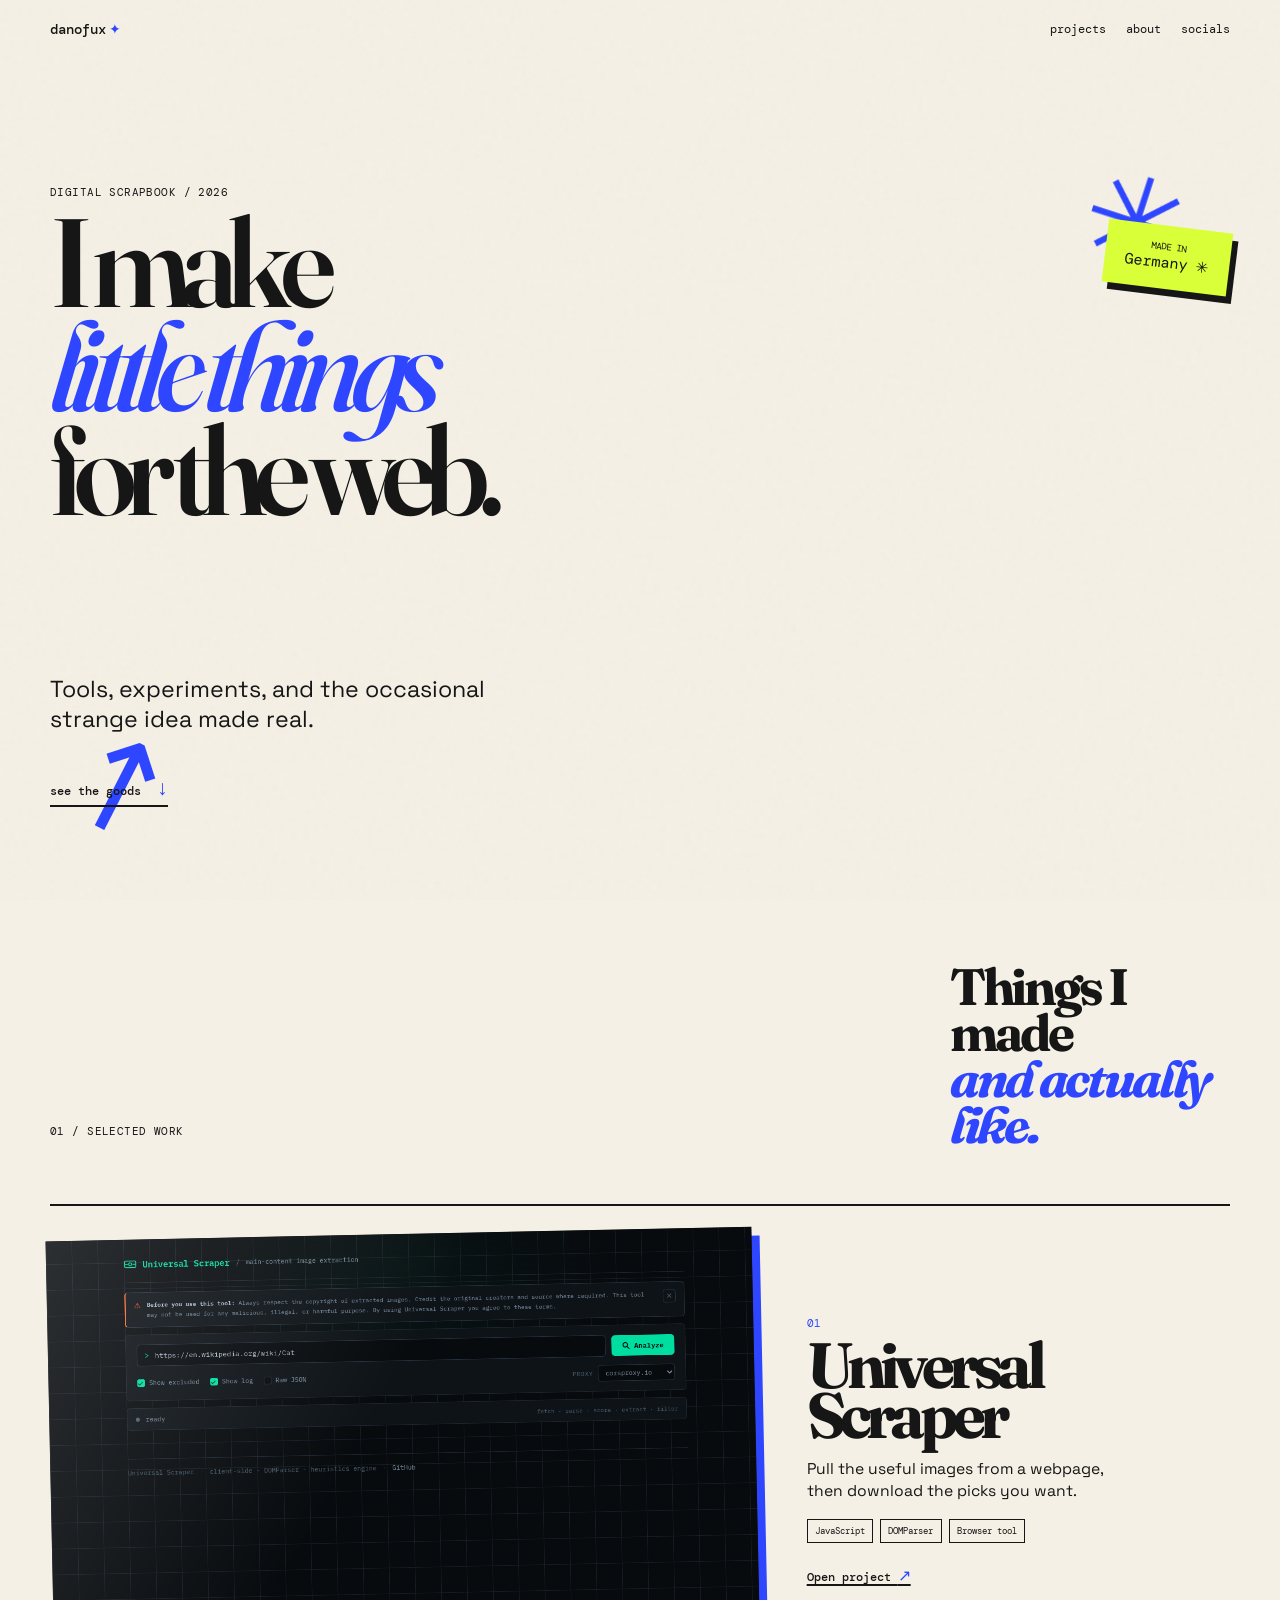
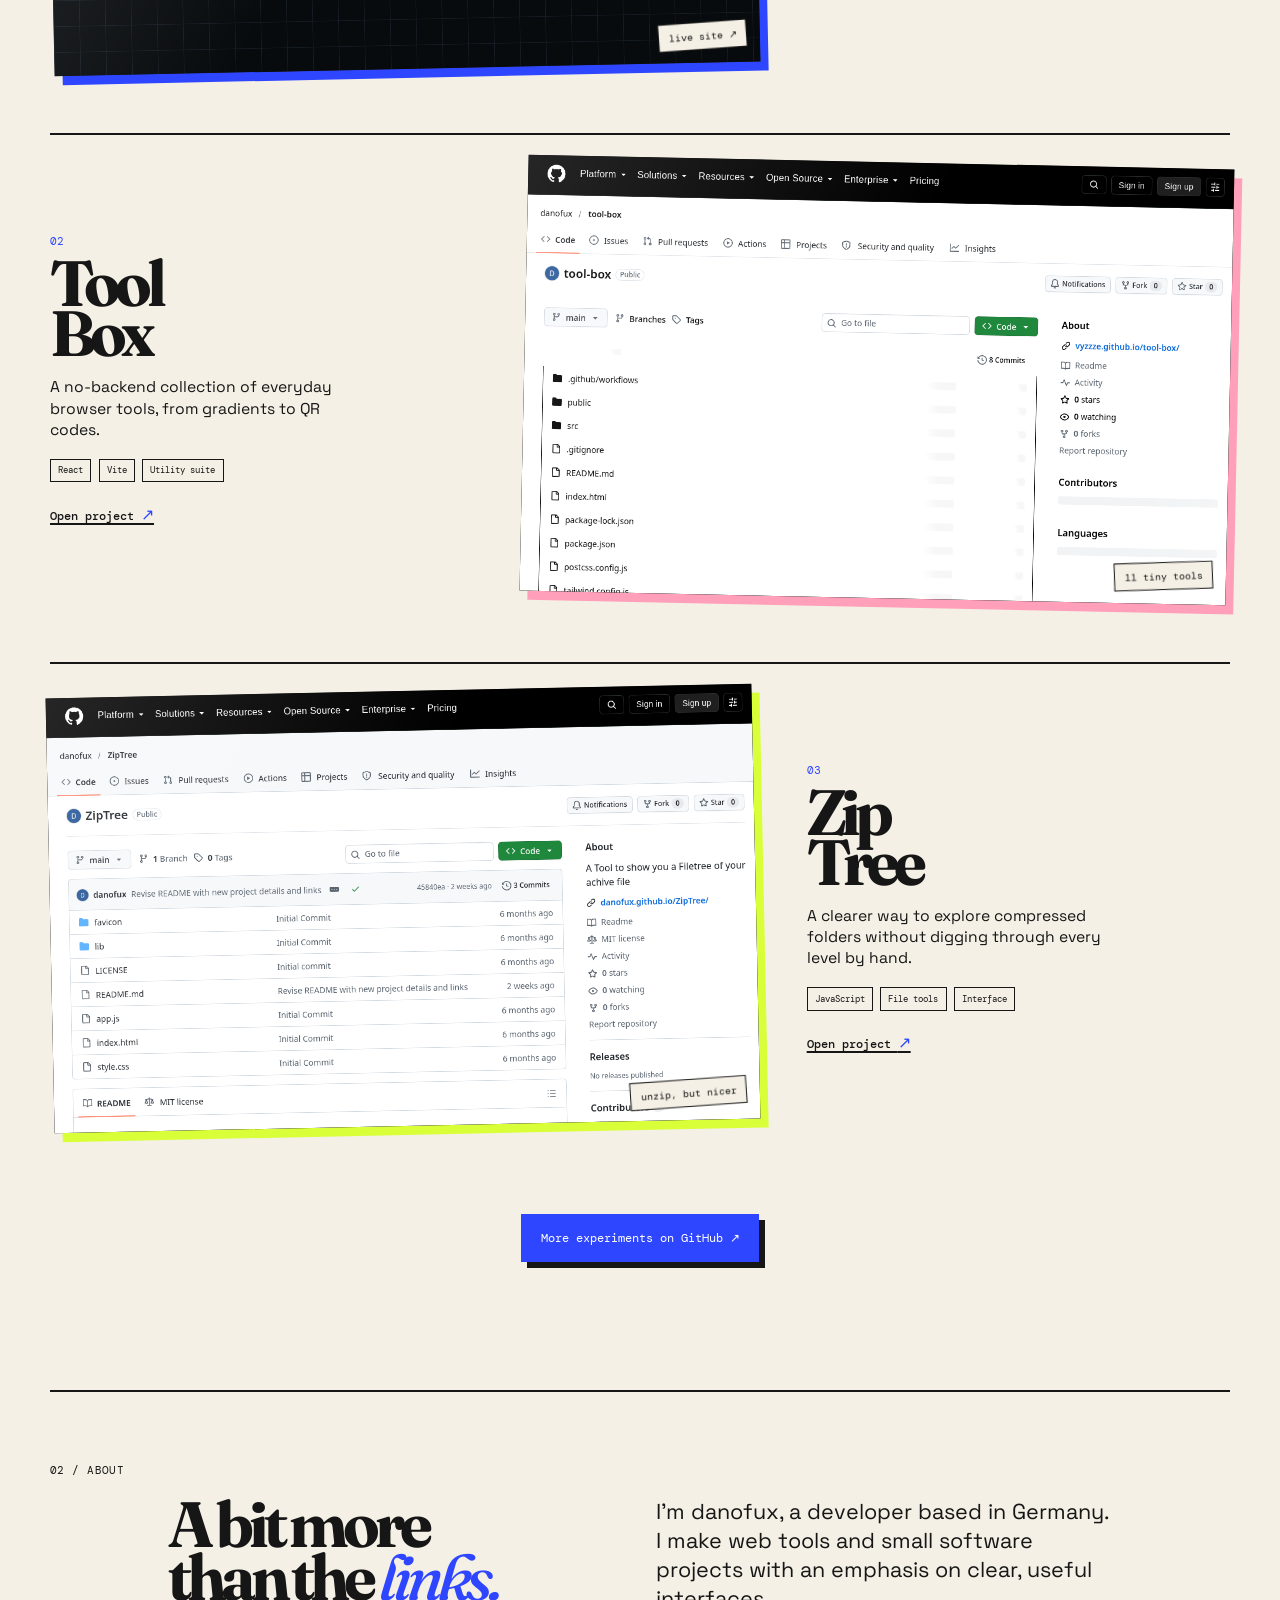
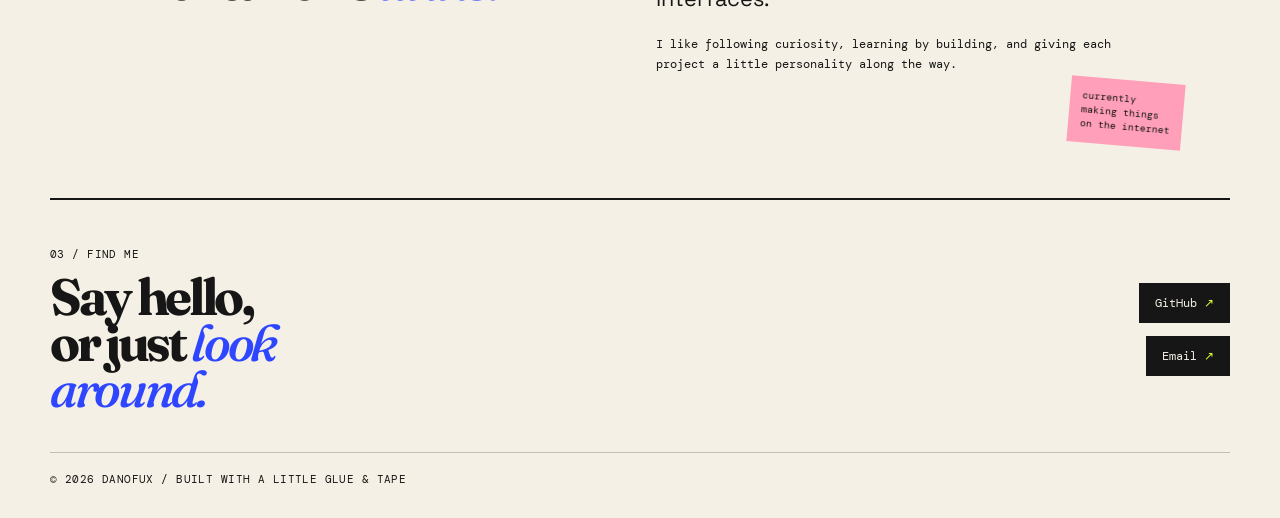
==== index.html @ b88a849d "Redesign personal portfolio homepage" ====
<!doctype html>
<html lang="en">
  <head>
    <meta charset="UTF-8" />
    <meta name="viewport" content="width=device-width, initial-scale=1" />
    <meta name="description" content="danofux — playful web tools and small software projects." />
    <title>danofux — things I make</title>
    <link rel="apple-touch-icon" sizes="180x180" href="/apple-touch-icon.png" />
    <link rel="icon" type="image/png" sizes="32x32" href="/favicon-32x32.png" />
    <link rel="icon" type="image/png" sizes="16x16" href="/favicon-16x16.png" />
    <link rel="manifest" href="/site.webmanifest" />
    <link rel="stylesheet" href="index.css" />
  </head>
  <body>
    <a class="skip-link" href="#projects">Skip to projects</a>
    <div class="paper-grain" aria-hidden="true"></div>
    <div class="scribble scribble-one" aria-hidden="true">✳</div>
    <div class="scribble scribble-two" aria-hidden="true">↗</div>

    <header class="site-header wrapper">
      <a class="wordmark" href="#top" aria-label="danofux home">danofux<span>✦</span></a>
      <nav aria-label="Primary navigation">
        <a href="#projects">projects</a>
        <a href="#about">about</a>
        <a href="#socials">socials</a>
      </nav>
    </header>

    <main id="top">
      <section class="hero wrapper" aria-labelledby="page-title">
        <p class="eyebrow">digital scrapbook / 2026</p>
        <div class="hero-title-row">
          <h1 id="page-title">I make<br /><em>little things</em><br />for the web.</h1>
          <div class="tape-note" aria-label="A note that reads: Made in Germany"><span>made in</span>Germany ✳</div>
        </div>
        <p class="hero-intro">Tools, experiments, and the occasional strange idea made real.</p>
        <a class="down-arrow" href="#projects">see the goods <span aria-hidden="true">↓</span></a>
      </section>

      <section class="projects wrapper" id="projects" aria-labelledby="projects-title">
        <div class="section-heading">
          <p class="section-kicker">01 / selected work</p>
          <h2 id="projects-title">Things I made <span>and actually like.</span></h2>
        </div>
        <div class="project-grid">
          <article class="project-card project-card--scraper">
            <a class="project-image" href="https://danofux.github.io/universalscraper/" target="_blank" rel="noreferrer" aria-label="Open Universal Scraper">
              <img src="assets/projects/universal-scraper.png" alt="Preview of the Universal Scraper interface" />
              <span class="image-sticker">live site ↗</span>
            </a>
            <div class="project-copy">
              <p class="project-number">01</p><h3>Universal<br />Scraper</h3>
              <p class="project-description">Pull the useful images from a webpage, then download the picks you want.</p>
              <ul class="tags" aria-label="Technologies"><li>JavaScript</li><li>DOMParser</li><li>Browser tool</li></ul>
              <a class="project-link" href="https://danofux.github.io/universalscraper/" target="_blank" rel="noreferrer">Open project <span aria-hidden="true">↗</span></a>
            </div>
          </article>

          <article class="project-card project-card--toolbox">
            <a class="project-image" href="https://danofux.github.io/tool-box/" target="_blank" rel="noreferrer" aria-label="Open Tool Box">
              <img src="assets/projects/tool-box.png" alt="Preview of the Tool Box source repository" loading="lazy" />
              <span class="image-sticker">11 tiny tools</span>
            </a>
            <div class="project-copy">
              <p class="project-number">02</p><h3>Tool<br />Box</h3>
              <p class="project-description">A no-backend collection of everyday browser tools, from gradients to QR codes.</p>
              <ul class="tags" aria-label="Technologies"><li>React</li><li>Vite</li><li>Utility suite</li></ul>
              <a class="project-link" href="https://danofux.github.io/tool-box/" target="_blank" rel="noreferrer">Open project <span aria-hidden="true">↗</span></a>
            </div>
          </article>

          <article class="project-card project-card--ziptree">
            <a class="project-image" href="https://danofux.github.io/ziptree" target="_blank" rel="noreferrer" aria-label="Open ZipTree">
              <img src="assets/projects/ziptree.png" alt="Preview of the ZipTree source repository" loading="lazy" />
              <span class="image-sticker">unzip, but nicer</span>
            </a>
            <div class="project-copy">
              <p class="project-number">03</p><h3>Zip<br />Tree</h3>
              <p class="project-description">A clearer way to explore compressed folders without digging through every level by hand.</p>
              <ul class="tags" aria-label="Technologies"><li>JavaScript</li><li>File tools</li><li>Interface</li></ul>
              <a class="project-link" href="https://danofux.github.io/ziptree" target="_blank" rel="noreferrer">Open project <span aria-hidden="true">↗</span></a>
            </div>
          </article>
        </div>
        <a class="all-projects" href="https://github.com/danofux" target="_blank" rel="noreferrer">More experiments on GitHub <span aria-hidden="true">↗</span></a>
      </section>

      <section class="about wrapper" id="about" aria-labelledby="about-title">
        <p class="section-kicker">02 / about</p>
        <div class="about-copy">
          <h2 id="about-title">A bit more<br />than the <em>links.</em></h2>
          <div>
            <p>I’m danofux, a developer based in Germany. I make web tools and small software projects with an emphasis on clear, useful interfaces.</p>
            <p>I like following curiosity, learning by building, and giving each project a little personality along the way.</p>
          </div>
        </div>
        <p class="margin-note" aria-hidden="true">currently<br />making things<br />on the internet</p>
      </section>
    </main>

    <footer class="footer wrapper" id="socials">
      <div><p class="section-kicker">03 / find me</p><h2>Say hello,<br />or just <em>look around.</em></h2></div>
      <div class="social-links">
        <a href="https://github.com/danofux" target="_blank" rel="noreferrer">GitHub <span aria-hidden="true">↗</span></a>
        <a href="mailto:danofux@gmail.com">Email <span aria-hidden="true">↗</span></a>
      </div>
      <p class="copyright">© 2026 danofux / built with a little glue &amp; tape</p>
    </footer>
  </body>
</html>
---- index.css ----
@import url('https://fonts.googleapis.com/css2?family=DM+Mono:wght@400;500&family=Fraunces:opsz,wght@9..144,500;9..144,600;9..144,700&family=Space+Grotesk:wght@500;600;700&display=swap');

:root { --ink:#161616; --paper:#f5f0e5; --blue:#2e46ff; --lime:#d8ff37; --pink:#ff9fb9; --line:rgba(22,22,22,.22); }
* { box-sizing:border-box; }
html { scroll-behavior:smooth; }
body { margin:0; background:var(--paper); color:var(--ink); font-family:"Space Grotesk",Arial,sans-serif; overflow-x:hidden; }
a { color:inherit; text-decoration-thickness:1.5px; text-underline-offset:3px; }
a:focus-visible { outline:3px solid var(--blue); outline-offset:4px; }
.wrapper { width:min(1180px,calc(100% - 3rem)); margin-inline:auto; }
.skip-link { background:var(--blue); color:white; left:1rem; padding:.7rem 1rem; position:fixed; top:-5rem; z-index:10; }
.skip-link:focus { top:1rem; }
.paper-grain { background-image:url("data:image/svg+xml,%3Csvg viewBox='0 0 180 180' xmlns='http://www.w3.org/2000/svg'%3E%3Cfilter id='n'%3E%3CfeTurbulence type='fractalNoise' baseFrequency='.8' numOctaves='4' stitchTiles='stitch'/%3E%3C/filter%3E%3Crect width='100%25' height='100%25' filter='url(%23n)' opacity='.22'/%3E%3C/svg%3E"); inset:0; opacity:.17; pointer-events:none; position:fixed; z-index:-1; }
.site-header { align-items:center; display:flex; justify-content:space-between; padding:1.25rem 0; }
.wordmark { font-family:"DM Mono",monospace; font-size:.88rem; font-weight:500; text-decoration:none; }
.wordmark span { color:var(--blue); padding-left:.2rem; }
nav { display:flex; gap:1.25rem; }
nav a { font-family:"DM Mono",monospace; font-size:.72rem; text-decoration:none; }
nav a:hover { color:var(--blue); text-decoration:underline; }
.hero { min-height:calc(100vh - 74px); padding:clamp(4.5rem,10vw,9rem) 0 4rem; position:relative; }
.eyebrow,.section-kicker,.project-number,.copyright { font-family:"DM Mono",monospace; font-size:.66rem; letter-spacing:.04em; text-transform:uppercase; }
.hero-title-row { align-items:flex-start; display:flex; gap:1rem; justify-content:space-between; }
h1,h2,h3,p { margin-top:0; }
h1 { font-family:Fraunces,Georgia,serif; font-size:clamp(3.8rem,9.8vw,8.4rem); font-weight:600; letter-spacing:-.085em; line-height:.83; max-width:9ch; }
h1 em,h2 em { color:var(--blue); font-style:italic; font-weight:500; }
.tape-note { background:var(--lime); box-shadow:6px 7px 0 var(--ink); font-family:"DM Mono",monospace; font-size:clamp(.75rem,1.2vw,.95rem); line-height:1.25; margin-top:1rem; padding:1rem 1.25rem; rotate:7deg; text-align:center; }
.tape-note span { display:block; font-size:.58rem; text-transform:uppercase; }
.hero-intro { font-size:clamp(1.1rem,2vw,1.45rem); line-height:1.3; margin:3rem 0 2.5rem; max-width:29ch; }
.down-arrow { border-bottom:2px solid var(--ink); font-family:"DM Mono",monospace; font-size:.75rem; font-weight:500; padding-bottom:.35rem; text-decoration:none; }
.down-arrow span { color:var(--blue); font-size:1.3rem; margin-left:.5rem; }
.scribble { color:var(--blue); font-family:Fraunces,serif; font-size:clamp(5rem,10vw,10rem); position:absolute; z-index:-1; }
.scribble-one { right:7%; top:16%; rotate:18deg; }.scribble-two { left:5%; top:78%; rotate:-18deg; }
.projects { padding:5rem 0 8rem; }
.section-heading { align-items:flex-end; display:flex; gap:2rem; justify-content:space-between; margin-bottom:3.5rem; }
.section-heading h2,.footer h2 { font-family:Fraunces,Georgia,serif; font-size:clamp(2.25rem,4vw,4rem); letter-spacing:-.065em; line-height:.9; margin:0; max-width:8ch; }
.section-heading h2 span { color:var(--blue); display:block; font-style:italic; }
.project-grid { display:grid; gap:2rem; }
.project-card { align-items:center; border-top:2px solid var(--ink); display:grid; gap:clamp(1.4rem,4vw,4rem); grid-template-columns:minmax(0,1.25fr) minmax(220px,.75fr); padding:1.7rem 0 2rem; position:relative; }
.project-card:nth-child(even) { grid-template-columns:minmax(220px,.75fr) minmax(0,1.25fr); }.project-card:nth-child(even) .project-image { order:2; }.project-card:nth-child(even) .project-copy { order:1; }
.project-image { background:var(--ink); box-shadow:8px 9px 0 var(--blue); display:block; overflow:hidden; position:relative; text-decoration:none; transform:rotate(-1.2deg); }
.project-card--toolbox .project-image { box-shadow:8px 9px 0 var(--pink); transform:rotate(1.2deg); }.project-card--ziptree .project-image { box-shadow:8px 9px 0 var(--lime); }
.project-image::after { background:linear-gradient(120deg,rgba(255,255,255,.15),transparent 45%); content:""; inset:0; position:absolute; }
.project-image img { aspect-ratio:1.62; display:block; object-fit:cover; transition:transform .4s cubic-bezier(.2,.8,.2,1); width:100%; }.project-image:hover img { transform:scale(1.06); }
.image-sticker { background:var(--paper); border:1px solid var(--ink); bottom:.8rem; font-family:"DM Mono",monospace; font-size:.62rem; padding:.42rem .6rem; position:absolute; right:.8rem; rotate:-3deg; z-index:1; }
.project-copy { position:relative; }.project-number { color:var(--blue); margin-bottom:.65rem; }.project-copy h3 { font-family:Fraunces,Georgia,serif; font-size:clamp(2.5rem,5vw,4.7rem); letter-spacing:-.09em; line-height:.78; margin-bottom:1.2rem; }.project-description { font-size:.98rem; line-height:1.35; max-width:30ch; }
.tags { display:flex; flex-wrap:wrap; gap:.45rem; list-style:none; margin:1.1rem 0 1.35rem; padding:0; }.tags li { border:1px solid var(--ink); font-family:"DM Mono",monospace; font-size:.58rem; padding:.3rem .45rem; }
.project-link { font-family:"DM Mono",monospace; font-size:.72rem; font-weight:500; }.project-link span { color:var(--blue); font-size:1rem; }
.all-projects { background:var(--blue); box-shadow:6px 6px 0 var(--ink); color:#fff; display:block; font-family:"DM Mono",monospace; font-size:.75rem; margin:3.5rem auto 0; padding:1rem 1.2rem; text-align:center; text-decoration:none; width:max-content; }.all-projects:hover { background:var(--ink); box-shadow:6px 6px 0 var(--blue); }
.about { border-top:2px solid var(--ink); padding:4.5rem 0 7rem; position:relative; }.about-copy { display:grid; gap:2rem; grid-template-columns:1fr 1fr; margin:1.2rem 10% 0; }.about h2 { font-family:Fraunces,Georgia,serif; font-size:clamp(2.5rem,5vw,5rem); letter-spacing:-.08em; line-height:.84; }.about-copy p { font-size:clamp(1rem,1.8vw,1.35rem); line-height:1.35; }.about-copy p+p { font-family:"DM Mono",monospace; font-size:.75rem; line-height:1.6; margin-top:1.4rem; }.margin-note { background:var(--pink); bottom:2.6rem; font-family:"DM Mono",monospace; font-size:.65rem; line-height:1.35; padding:.75rem; position:absolute; right:4%; rotate:5deg; }
.footer { border-top:2px solid var(--ink); display:grid; gap:2.5rem; grid-template-columns:1fr auto; padding:3rem 0 2rem; }.footer h2 { margin-top:.8rem; }.social-links { align-items:flex-end; display:flex; flex-direction:column; gap:.8rem; justify-content:center; }.social-links a { background:var(--ink); color:var(--paper); font-family:"DM Mono",monospace; font-size:.76rem; padding:.75rem 1rem; text-decoration:none; }.social-links a:hover { background:var(--blue); }.social-links span { color:var(--lime); }.copyright { border-top:1px solid var(--line); grid-column:1/-1; margin:0; padding-top:1.25rem; }
@media (max-width:700px) { .wrapper { width:min(100% - 2rem,1180px); }.hero { min-height:auto; padding-top:4.5rem; }.hero-title-row { display:block; }.tape-note { margin:2rem 0 0 auto; width:max-content; }.section-heading { align-items:flex-start; flex-direction:column; gap:.75rem; }.project-card,.project-card:nth-child(even) { grid-template-columns:1fr; }.project-card:nth-child(even) .project-image,.project-card:nth-child(even) .project-copy { order:initial; }.project-copy h3 { font-size:3.4rem; }.about-copy { grid-template-columns:1fr; margin:1.2rem 0 0; }.margin-note { bottom:1rem; right:0; }.footer { grid-template-columns:1fr; }.social-links { align-items:flex-start; flex-direction:row; }.scribble-two { display:none; } }
@media (prefers-reduced-motion:reduce) { html { scroll-behavior:auto; }.project-image img { transition:none; }.project-image:hover img { transform:none; } }
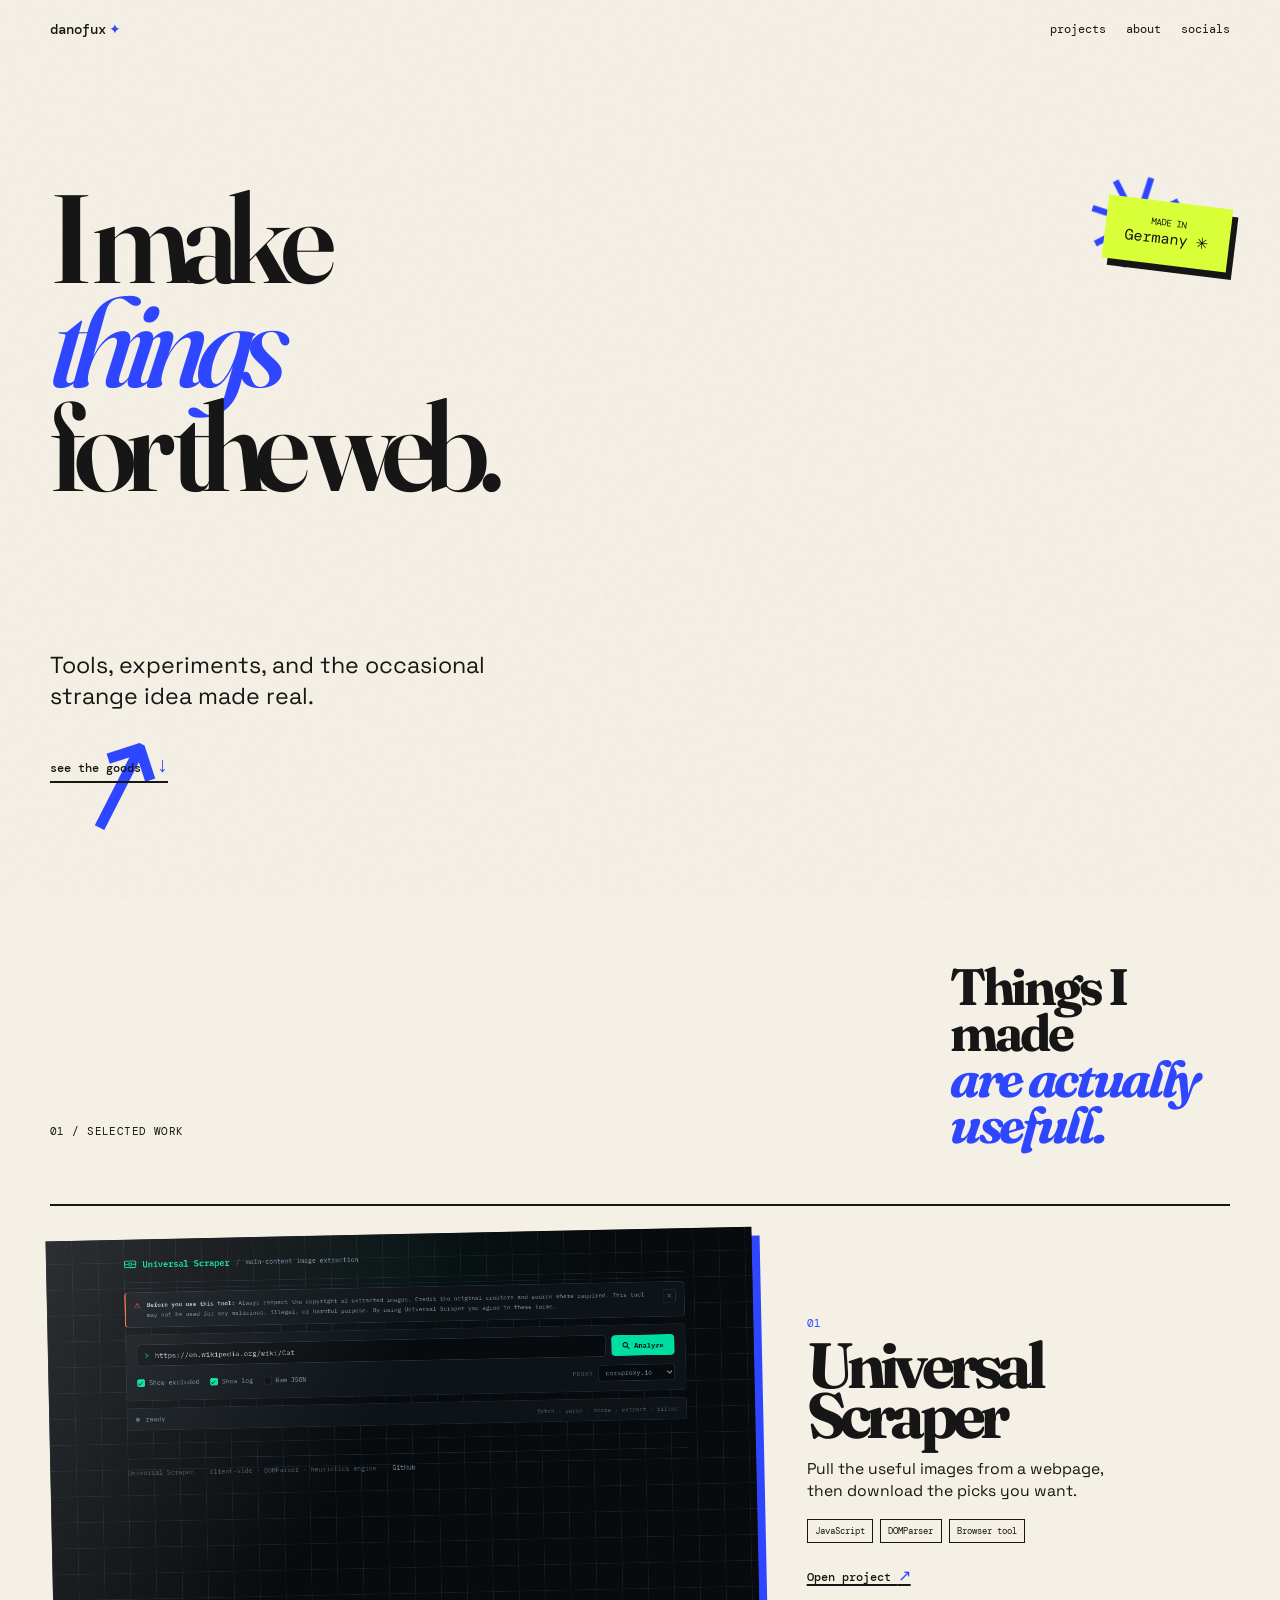
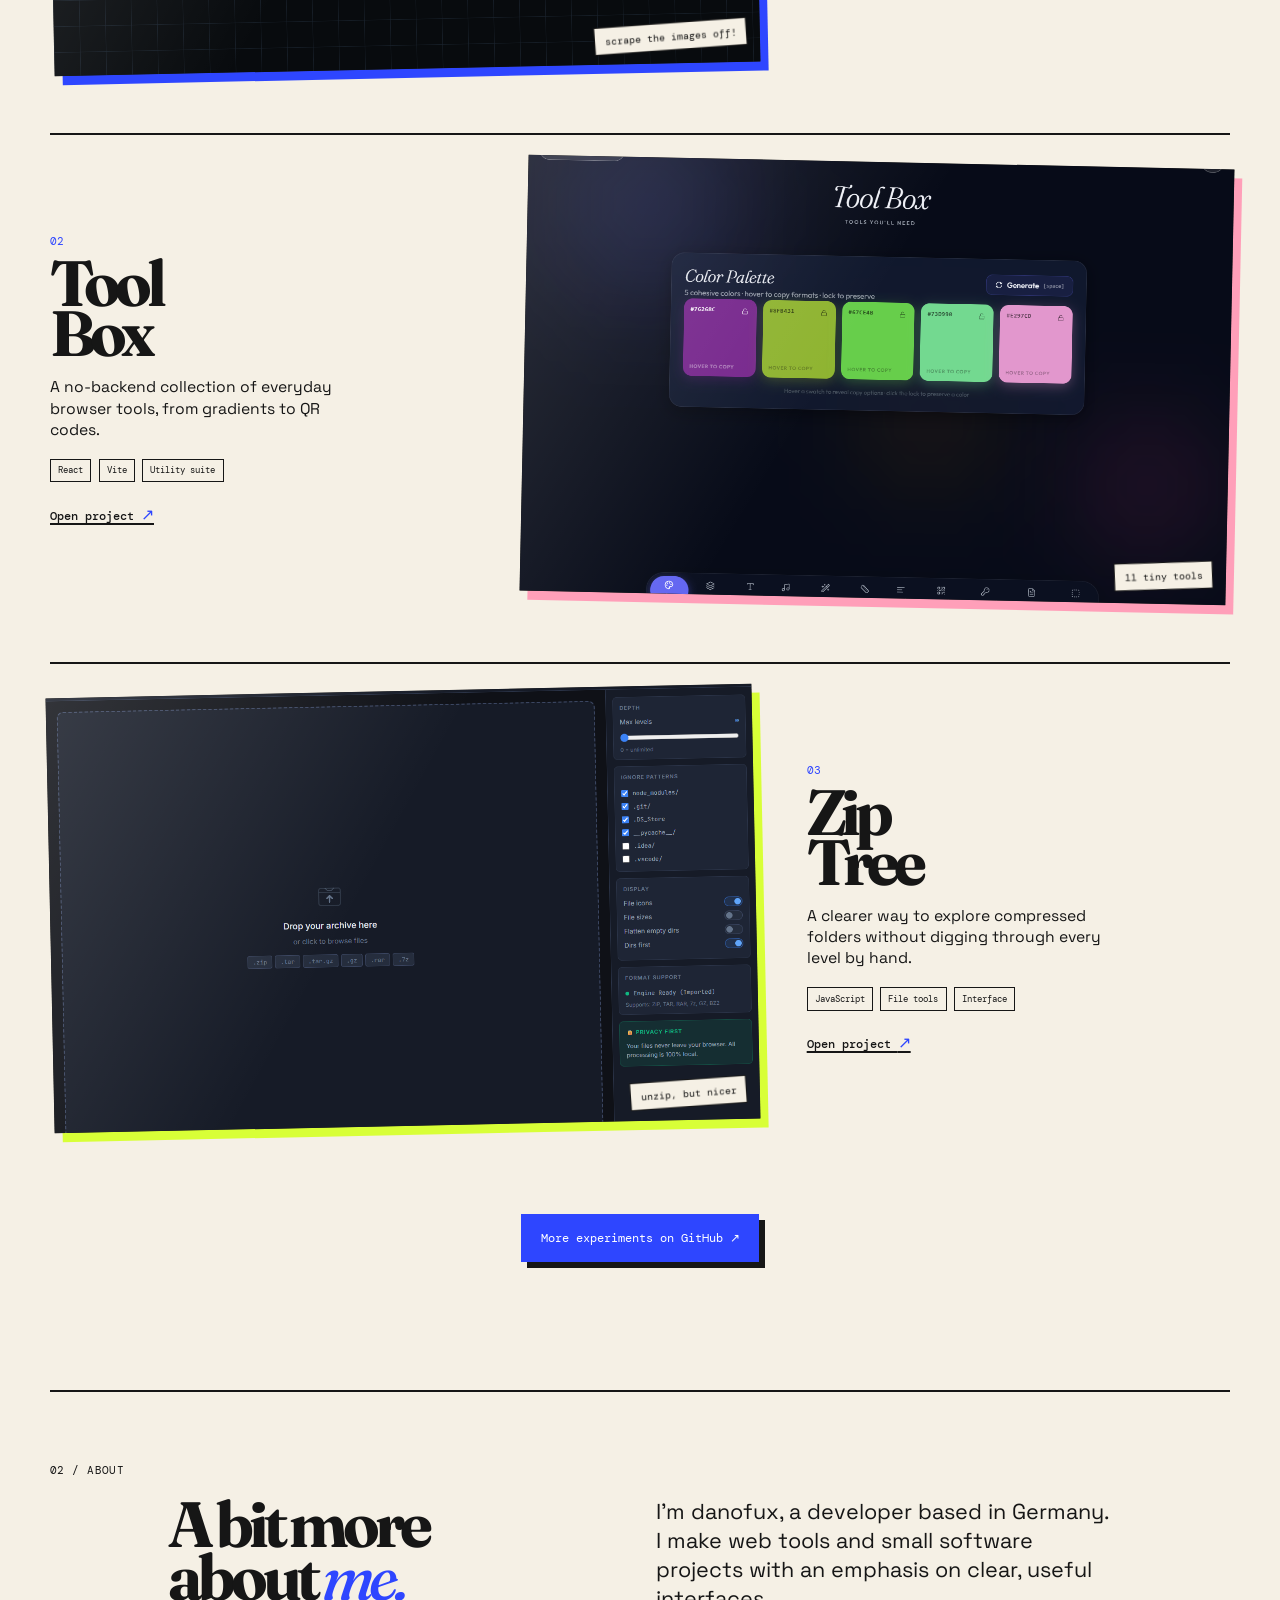
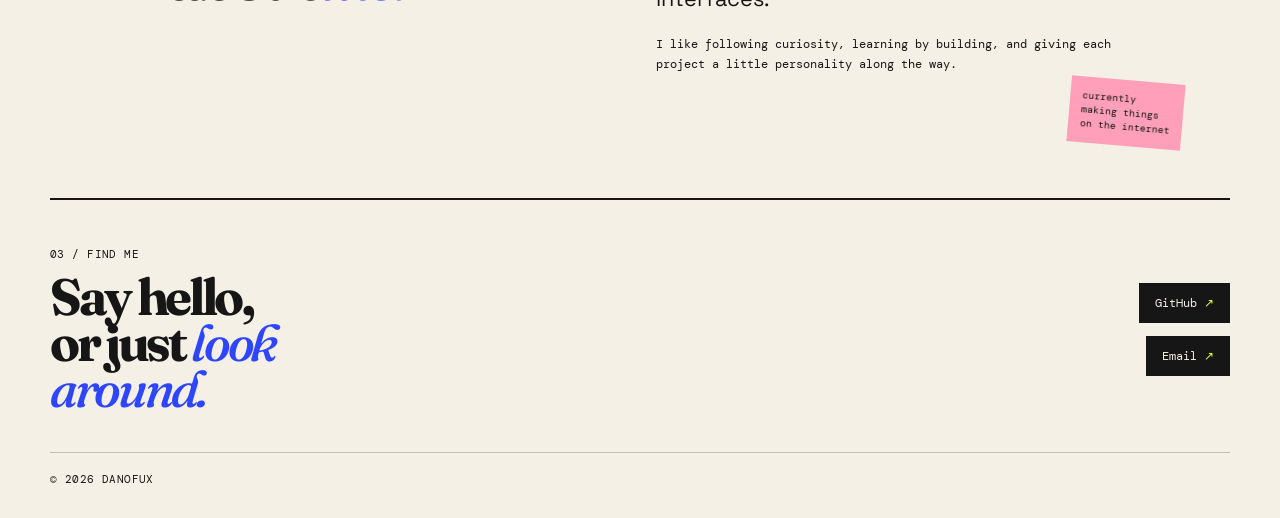
==== commit fcdd480f: "Update title and text content in index.html" ====
--- a/index.html
+++ b/index.html
@@ -1,111 +1,110 @@
-<!doctype html>
-<html lang="en">
-  <head>
-    <meta charset="UTF-8" />
-    <meta name="viewport" content="width=device-width, initial-scale=1" />
-    <meta name="description" content="danofux — playful web tools and small software projects." />
-    <title>danofux — things I make</title>
-    <link rel="apple-touch-icon" sizes="180x180" href="/apple-touch-icon.png" />
-    <link rel="icon" type="image/png" sizes="32x32" href="/favicon-32x32.png" />
-    <link rel="icon" type="image/png" sizes="16x16" href="/favicon-16x16.png" />
-    <link rel="manifest" href="/site.webmanifest" />
-    <link rel="stylesheet" href="index.css" />
-  </head>
-  <body>
-    <a class="skip-link" href="#projects">Skip to projects</a>
-    <div class="paper-grain" aria-hidden="true"></div>
-    <div class="scribble scribble-one" aria-hidden="true">✳</div>
-    <div class="scribble scribble-two" aria-hidden="true">↗</div>
-
-    <header class="site-header wrapper">
-      <a class="wordmark" href="#top" aria-label="danofux home">danofux<span>✦</span></a>
-      <nav aria-label="Primary navigation">
-        <a href="#projects">projects</a>
-        <a href="#about">about</a>
-        <a href="#socials">socials</a>
-      </nav>
-    </header>
-
-    <main id="top">
-      <section class="hero wrapper" aria-labelledby="page-title">
-        <p class="eyebrow">digital scrapbook / 2026</p>
-        <div class="hero-title-row">
-          <h1 id="page-title">I make<br /><em>little things</em><br />for the web.</h1>
-          <div class="tape-note" aria-label="A note that reads: Made in Germany"><span>made in</span>Germany ✳</div>
-        </div>
-        <p class="hero-intro">Tools, experiments, and the occasional strange idea made real.</p>
-        <a class="down-arrow" href="#projects">see the goods <span aria-hidden="true">↓</span></a>
-      </section>
-
-      <section class="projects wrapper" id="projects" aria-labelledby="projects-title">
-        <div class="section-heading">
-          <p class="section-kicker">01 / selected work</p>
-          <h2 id="projects-title">Things I made <span>and actually like.</span></h2>
-        </div>
-        <div class="project-grid">
-          <article class="project-card project-card--scraper">
-            <a class="project-image" href="https://danofux.github.io/universalscraper/" target="_blank" rel="noreferrer" aria-label="Open Universal Scraper">
-              <img src="assets/projects/universal-scraper.png" alt="Preview of the Universal Scraper interface" />
-              <span class="image-sticker">live site ↗</span>
-            </a>
-            <div class="project-copy">
-              <p class="project-number">01</p><h3>Universal<br />Scraper</h3>
-              <p class="project-description">Pull the useful images from a webpage, then download the picks you want.</p>
-              <ul class="tags" aria-label="Technologies"><li>JavaScript</li><li>DOMParser</li><li>Browser tool</li></ul>
-              <a class="project-link" href="https://danofux.github.io/universalscraper/" target="_blank" rel="noreferrer">Open project <span aria-hidden="true">↗</span></a>
-            </div>
-          </article>
-
-          <article class="project-card project-card--toolbox">
-            <a class="project-image" href="https://danofux.github.io/tool-box/" target="_blank" rel="noreferrer" aria-label="Open Tool Box">
-              <img src="assets/projects/tool-box.png" alt="Preview of the Tool Box source repository" loading="lazy" />
-              <span class="image-sticker">11 tiny tools</span>
-            </a>
-            <div class="project-copy">
-              <p class="project-number">02</p><h3>Tool<br />Box</h3>
-              <p class="project-description">A no-backend collection of everyday browser tools, from gradients to QR codes.</p>
-              <ul class="tags" aria-label="Technologies"><li>React</li><li>Vite</li><li>Utility suite</li></ul>
-              <a class="project-link" href="https://danofux.github.io/tool-box/" target="_blank" rel="noreferrer">Open project <span aria-hidden="true">↗</span></a>
-            </div>
-          </article>
-
-          <article class="project-card project-card--ziptree">
-            <a class="project-image" href="https://danofux.github.io/ziptree" target="_blank" rel="noreferrer" aria-label="Open ZipTree">
-              <img src="assets/projects/ziptree.png" alt="Preview of the ZipTree source repository" loading="lazy" />
-              <span class="image-sticker">unzip, but nicer</span>
-            </a>
-            <div class="project-copy">
-              <p class="project-number">03</p><h3>Zip<br />Tree</h3>
-              <p class="project-description">A clearer way to explore compressed folders without digging through every level by hand.</p>
-              <ul class="tags" aria-label="Technologies"><li>JavaScript</li><li>File tools</li><li>Interface</li></ul>
-              <a class="project-link" href="https://danofux.github.io/ziptree" target="_blank" rel="noreferrer">Open project <span aria-hidden="true">↗</span></a>
-            </div>
-          </article>
-        </div>
-        <a class="all-projects" href="https://github.com/danofux" target="_blank" rel="noreferrer">More experiments on GitHub <span aria-hidden="true">↗</span></a>
-      </section>
-
-      <section class="about wrapper" id="about" aria-labelledby="about-title">
-        <p class="section-kicker">02 / about</p>
-        <div class="about-copy">
-          <h2 id="about-title">A bit more<br />than the <em>links.</em></h2>
-          <div>
-            <p>I’m danofux, a developer based in Germany. I make web tools and small software projects with an emphasis on clear, useful interfaces.</p>
-            <p>I like following curiosity, learning by building, and giving each project a little personality along the way.</p>
-          </div>
-        </div>
-        <p class="margin-note" aria-hidden="true">currently<br />making things<br />on the internet</p>
-      </section>
-    </main>
-
-    <footer class="footer wrapper" id="socials">
-      <div><p class="section-kicker">03 / find me</p><h2>Say hello,<br />or just <em>look around.</em></h2></div>
-      <div class="social-links">
-        <a href="https://github.com/danofux" target="_blank" rel="noreferrer">GitHub <span aria-hidden="true">↗</span></a>
-        <a href="mailto:danofux@gmail.com">Email <span aria-hidden="true">↗</span></a>
-      </div>
-      <p class="copyright">© 2026 danofux / built with a little glue &amp; tape</p>
-    </footer>
-  </body>
-</html>
+<!doctype html>
+<html lang="en">
+  <head>
+    <meta charset="UTF-8" />
+    <meta name="viewport" content="width=device-width, initial-scale=1" />
+    <meta name="description" content="danofux — playful web tools and small software projects." />
+    <title>danofux</title>
+    <link rel="apple-touch-icon" sizes="180x180" href="/apple-touch-icon.png" />
+    <link rel="icon" type="image/png" sizes="32x32" href="/favicon-32x32.png" />
+    <link rel="icon" type="image/png" sizes="16x16" href="/favicon-16x16.png" />
+    <link rel="manifest" href="/site.webmanifest" />
+    <link rel="stylesheet" href="index.css" />
+  </head>
+  <body>
+    <a class="skip-link" href="#projects">Skip to projects</a>
+    <div class="paper-grain" aria-hidden="true"></div>
+    <div class="scribble scribble-one" aria-hidden="true">✳</div>
+    <div class="scribble scribble-two" aria-hidden="true">↗</div>
 
+    <header class="site-header wrapper">
+      <a class="wordmark" href="#top" aria-label="danofux home">danofux<span>✦</span></a>
+      <nav aria-label="Primary navigation">
+        <a href="#projects">projects</a>
+        <a href="#about">about</a>
+        <a href="#socials">socials</a>
+      </nav>
+    </header>
+
+    <main id="top">
+      <section class="hero wrapper" aria-labelledby="page-title">
+        <div class="hero-title-row">
+          <h1 id="page-title">I make<br /><em> things</em><br />for the web.</h1>
+          <div class="tape-note" aria-label="A note that reads: Made in Germany"><span>made in</span>Germany ✳</div>
+        </div>
+        <p class="hero-intro">Tools, experiments, and the occasional strange idea made real.</p>
+        <a class="down-arrow" href="#projects">see the goods <span aria-hidden="true">↓</span></a>
+      </section>
+
+      <section class="projects wrapper" id="projects" aria-labelledby="projects-title">
+        <div class="section-heading">
+          <p class="section-kicker">01 / selected work</p>
+          <h2 id="projects-title">Things I made <span>are actually usefull.</span></h2>
+        </div>
+        <div class="project-grid">
+          <article class="project-card project-card--scraper">
+            <a class="project-image" href="https://danofux.github.io/universalscraper/" target="_blank" rel="noreferrer" aria-label="Open Universal Scraper">
+              <img src="assets/projects/universal-scraper.png" alt="Preview of the Universal Scraper interface" />
+              <span class="image-sticker">scrape the images off!</span>
+            </a>
+            <div class="project-copy">
+              <p class="project-number">01</p><h3>Universal<br />Scraper</h3>
+              <p class="project-description">Pull the useful images from a webpage, then download the picks you want.</p>
+              <ul class="tags" aria-label="Technologies"><li>JavaScript</li><li>DOMParser</li><li>Browser tool</li></ul>
+              <a class="project-link" href="https://danofux.github.io/universalscraper/" target="_blank" rel="noreferrer">Open project <span aria-hidden="true">↗</span></a>
+            </div>
+          </article>
+
+          <article class="project-card project-card--toolbox">
+            <a class="project-image" href="https://danofux.github.io/tool-box/" target="_blank" rel="noreferrer" aria-label="Open Tool Box">
+              <img src="assets/projects/tool-box.png" alt="Preview of the Tool Box source repository" loading="lazy" />
+              <span class="image-sticker">11 tiny tools</span>
+            </a>
+            <div class="project-copy">
+              <p class="project-number">02</p><h3>Tool<br />Box</h3>
+              <p class="project-description">A no-backend collection of everyday browser tools, from gradients to QR codes.</p>
+              <ul class="tags" aria-label="Technologies"><li>React</li><li>Vite</li><li>Utility suite</li></ul>
+              <a class="project-link" href="https://danofux.github.io/tool-box/" target="_blank" rel="noreferrer">Open project <span aria-hidden="true">↗</span></a>
+            </div>
+          </article>
+
+          <article class="project-card project-card--ziptree">
+            <a class="project-image" href="https://danofux.github.io/ziptree" target="_blank" rel="noreferrer" aria-label="Open ZipTree">
+              <img src="assets/projects/ziptree.png" alt="Preview of the ZipTree source repository" loading="lazy" />
+              <span class="image-sticker">unzip, but nicer</span>
+            </a>
+            <div class="project-copy">
+              <p class="project-number">03</p><h3>Zip<br />Tree</h3>
+              <p class="project-description">A clearer way to explore compressed folders without digging through every level by hand.</p>
+              <ul class="tags" aria-label="Technologies"><li>JavaScript</li><li>File tools</li><li>Interface</li></ul>
+              <a class="project-link" href="https://danofux.github.io/ZipTree" target="_blank" rel="noreferrer">Open project <span aria-hidden="true">↗</span></a>
+            </div>
+          </article>
+        </div>
+        <a class="all-projects" href="https://github.com/danofux" target="_blank" rel="noreferrer">More experiments on GitHub <span aria-hidden="true">↗</span></a>
+      </section>
+
+      <section class="about wrapper" id="about" aria-labelledby="about-title">
+        <p class="section-kicker">02 / about</p>
+        <div class="about-copy">
+          <h2 id="about-title">A bit more<br />about <em>me.</em></h2>
+          <div>
+            <p>I’m danofux, a developer based in Germany. I make web tools and small software projects with an emphasis on clear, useful interfaces.</p>
+            <p>I like following curiosity, learning by building, and giving each project a little personality along the way.</p>
+          </div>
+        </div>
+        <p class="margin-note" aria-hidden="true">currently<br />making things<br />on the internet</p>
+      </section>
+    </main>
+
+    <footer class="footer wrapper" id="socials">
+      <div><p class="section-kicker">03 / find me</p><h2>Say hello,<br />or just <em>look around.</em></h2></div>
+      <div class="social-links">
+        <a href="https://github.com/danofux" target="_blank" rel="noreferrer">GitHub <span aria-hidden="true">↗</span></a>
+        <a href="mailto:danofux@gmail.com">Email <span aria-hidden="true">↗</span></a>
+      </div>
+      <p class="copyright">© 2026 danofux</p>
+    </footer>
+  </body>
+</html>
+
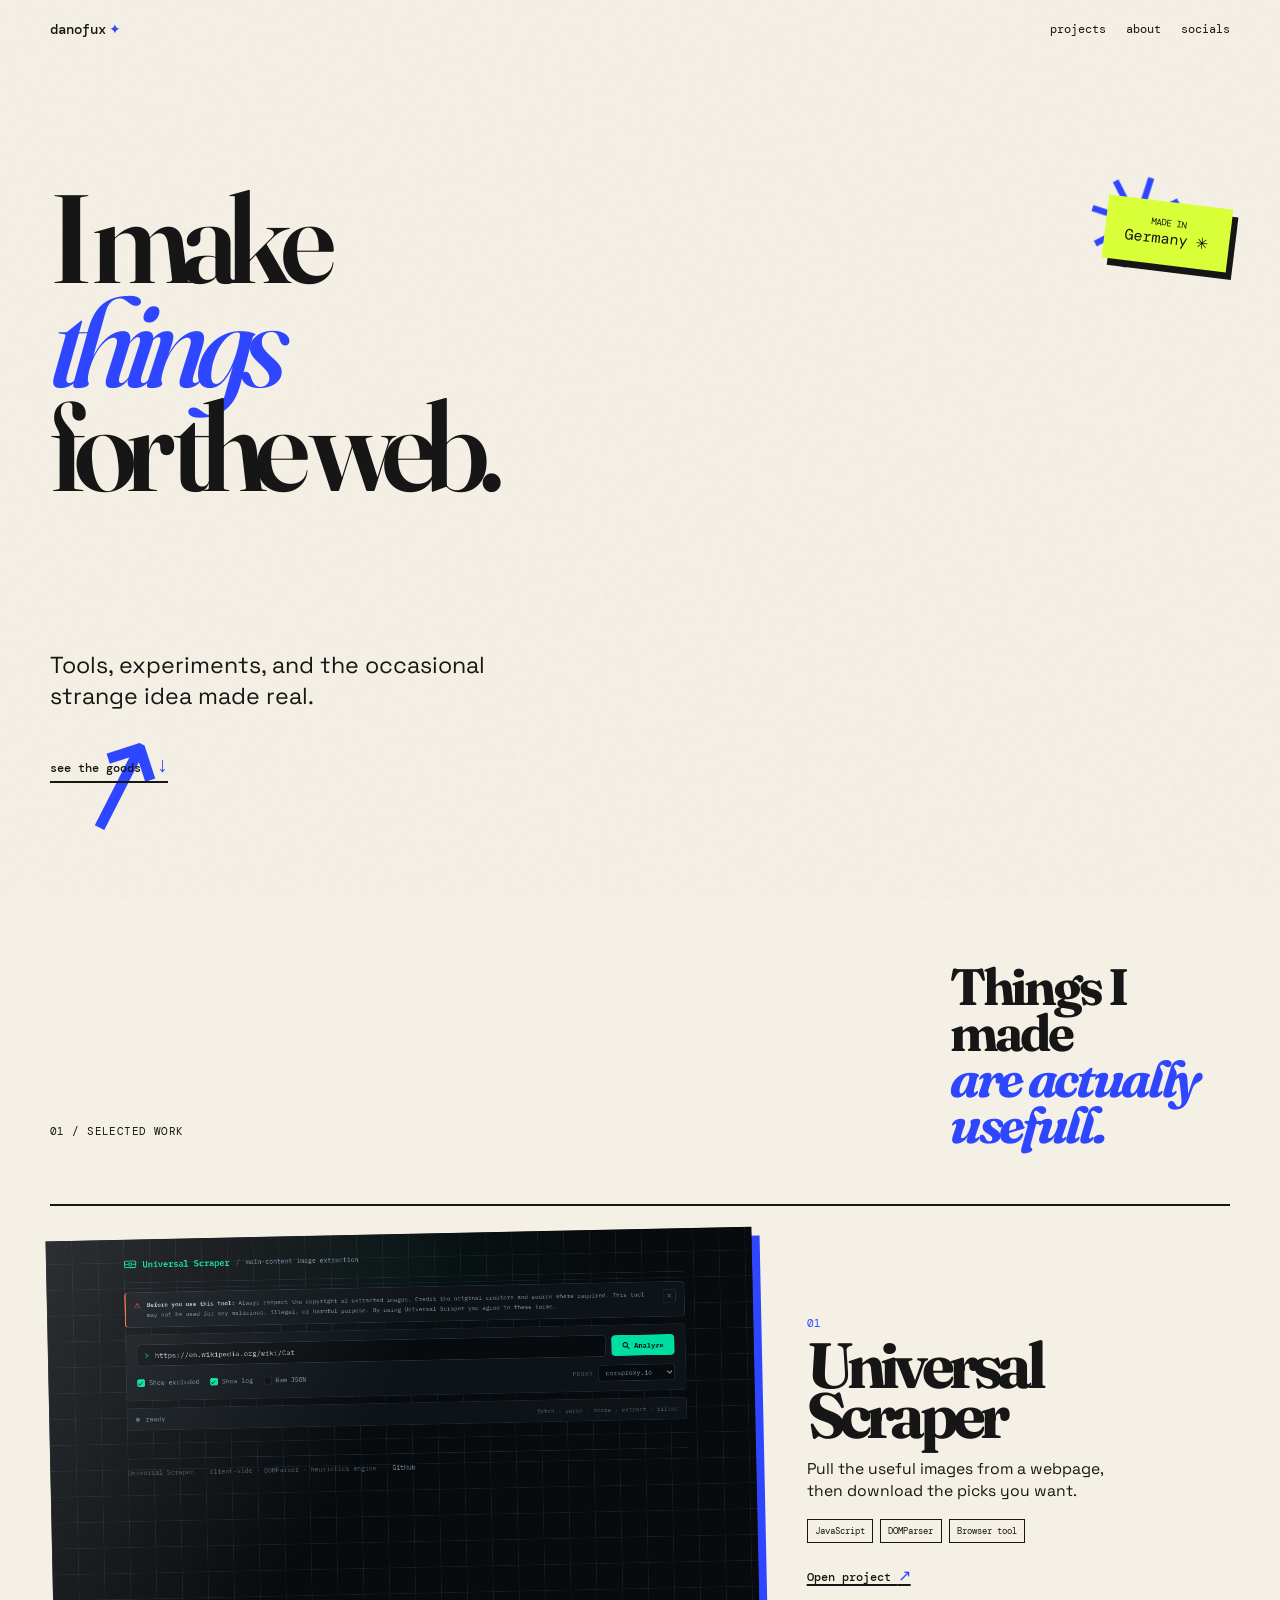
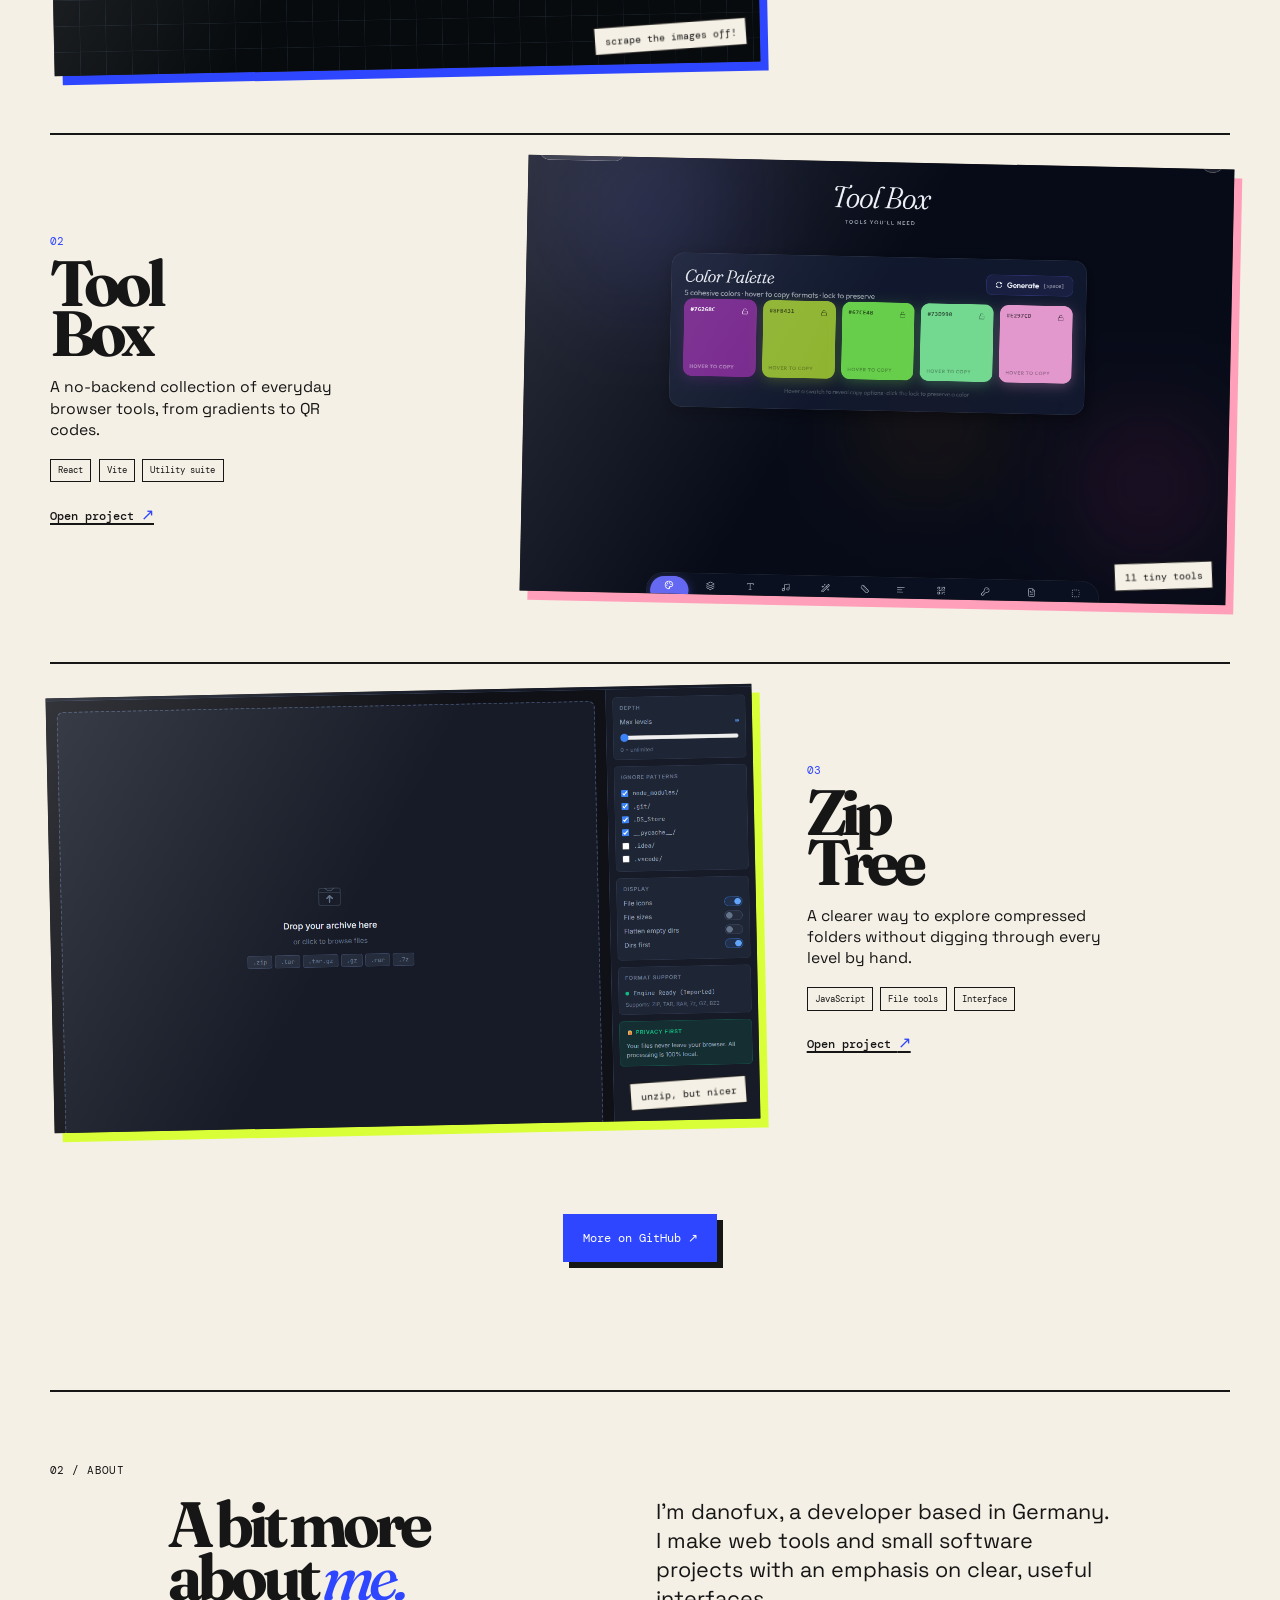
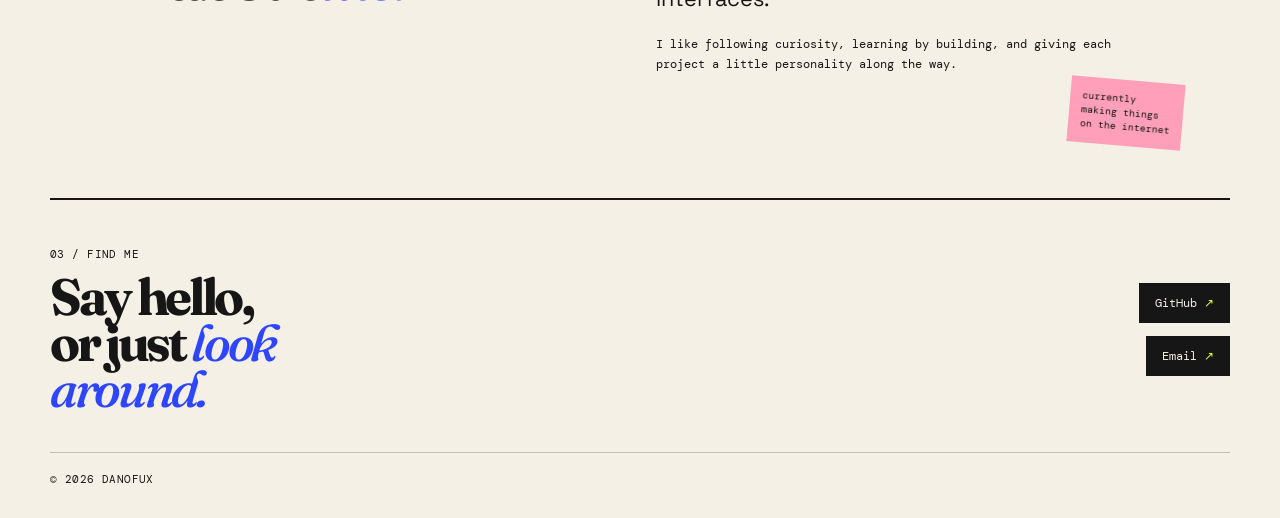
==== commit 86726d1f: "Refactor index.html structure and content" ====
--- a/index.html
+++ b/index.html
@@ -69,7 +69,7 @@
           </article>
 
           <article class="project-card project-card--ziptree">
-            <a class="project-image" href="https://danofux.github.io/ziptree" target="_blank" rel="noreferrer" aria-label="Open ZipTree">
+            <a class="project-image" href="https://danofux.github.io/ZipTree" target="_blank" rel="noreferrer" aria-label="Open ZipTree">
               <img src="assets/projects/ziptree.png" alt="Preview of the ZipTree source repository" loading="lazy" />
               <span class="image-sticker">unzip, but nicer</span>
             </a>
@@ -81,7 +81,7 @@
             </div>
           </article>
         </div>
-        <a class="all-projects" href="https://github.com/danofux" target="_blank" rel="noreferrer">More experiments on GitHub <span aria-hidden="true">↗</span></a>
+        <a class="all-projects" href="https://github.com/danofux" target="_blank" rel="noreferrer">More on GitHub <span aria-hidden="true">↗</span></a>
       </section>
 
       <section class="about wrapper" id="about" aria-labelledby="about-title">
